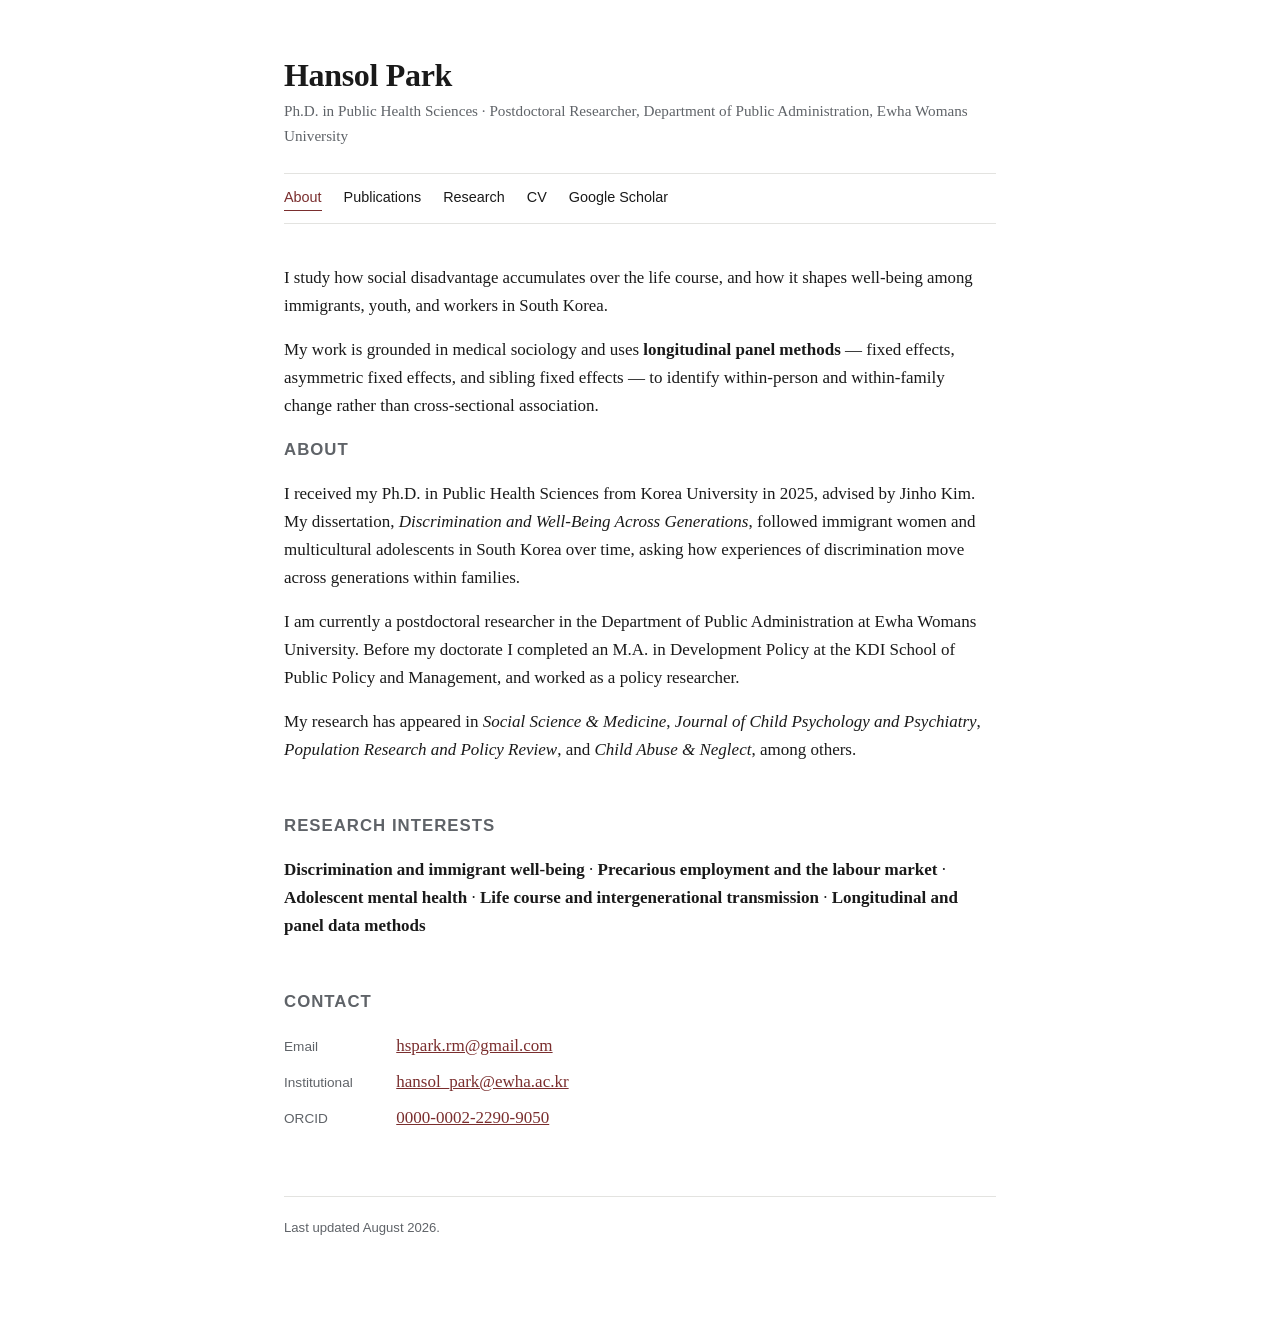
==== index.html @ bf183520 "Initial site: about, research, publications" ====
<!DOCTYPE html>
<html lang="en">
<head>
<meta charset="utf-8">
<meta name="viewport" content="width=device-width, initial-scale=1">
<title>Hansol Park</title>
<meta name="description" content="Hansol Park — researcher in medical sociology and population health, studying discrimination, precarious employment, and well-being across generations in South Korea using longitudinal panel methods.">
<link rel="stylesheet" href="style.css">
</head>
<body>
<div class="wrap">

<header>
  <h1>Hansol Park</h1>
  <p class="affil">Ph.D. in Public Health Sciences &middot; Postdoctoral Researcher, Department of Public Administration, Ewha Womans University</p>
  <nav>
    <a href="index.html" aria-current="page">About</a>
    <a href="publications.html">Publications</a>
    <a href="research.html">Research</a>
    <a href="cv.pdf">CV</a>
    <a href="https://scholar.google.com/citations?user=UfNs3eQAAAAJ">Google Scholar</a>
  </nav>
</header>

<main>

  <p class="lede">I study how social disadvantage accumulates over the life course, and how it shapes well-being among immigrants, youth, and workers in South Korea.</p>

  <p>My work is grounded in medical sociology and uses <strong>longitudinal panel methods</strong> &mdash; fixed effects, asymmetric fixed effects, and sibling fixed effects &mdash; to identify within-person and within-family change rather than cross-sectional association.</p>

  <h2>About</h2>

  <p>I received my Ph.D. in Public Health Sciences from Korea University in 2025, advised by Jinho Kim. My dissertation, <em>Discrimination and Well-Being Across Generations</em>, followed immigrant women and multicultural adolescents in South Korea over time, asking how experiences of discrimination move across generations within families.</p>

  <p>I am currently a postdoctoral researcher in the Department of Public Administration at Ewha Womans University. Before my doctorate I completed an M.A. in Development Policy at the KDI School of Public Policy and Management, and worked as a policy researcher.</p>

  <p>My research has appeared in <em>Social Science &amp; Medicine</em>, <em>Journal of Child Psychology and Psychiatry</em>, <em>Population Research and Policy Review</em>, and <em>Child Abuse &amp; Neglect</em>, among others.</p>

  <h2>Research interests</h2>

  <p><strong>Discrimination and immigrant well-being</strong> &middot; <strong>Precarious employment and the labour market</strong> &middot; <strong>Adolescent mental health</strong> &middot; <strong>Life course and intergenerational transmission</strong> &middot; <strong>Longitudinal and panel data methods</strong></p>

  <h2>Contact</h2>

  <ul class="contact-list">
    <li><span>Email</span> <a href="mailto:hspark.rm@gmail.com">hspark.rm@gmail.com</a></li>
    <li><span>Institutional</span> <a href="mailto:hansol_park@ewha.ac.kr">hansol_park@ewha.ac.kr</a></li>
    <li><span>ORCID</span> <a href="https://orcid.org/0000-0002-2290-9050">0000-0002-2290-9050</a></li>
  </ul>

</main>

<footer>
  Last updated August 2026.
</footer>

</div>
</body>
</html>
---- style.css ----
:root {
  --bg: #ffffff;
  --fg: #1a1a1a;
  --muted: #5f6368;
  --rule: #e3e3e0;
  --accent: #7a2e2e;
  --accent-soft: #f7f2f2;
  --max: 760px;
}

@media (prefers-color-scheme: dark) {
  :root {
    --bg: #14161a;
    --fg: #e8e6e3;
    --muted: #a0a4ab;
    --rule: #2b2f36;
    --accent: #d99b9b;
    --accent-soft: #1e2126;
  }
}

* { box-sizing: border-box; }

html { -webkit-text-size-adjust: 100%; }

body {
  margin: 0;
  background: var(--bg);
  color: var(--fg);
  font-family: "Charter", "Iowan Old Style", Georgia, "Noto Serif KR", serif;
  font-size: 17px;
  line-height: 1.65;
}

.wrap {
  max-width: var(--max);
  margin: 0 auto;
  padding: 0 24px 96px;
}

/* ---------- header ---------- */

header {
  padding: 56px 0 0;
}

h1 {
  font-size: 2rem;
  line-height: 1.2;
  margin: 0 0 4px;
  letter-spacing: -0.01em;
}

.affil {
  color: var(--muted);
  font-size: 0.95rem;
  margin: 0 0 20px;
}

nav {
  border-top: 1px solid var(--rule);
  border-bottom: 1px solid var(--rule);
  padding: 12px 0;
  margin: 24px 0 40px;
  display: flex;
  flex-wrap: wrap;
  gap: 22px;
  font-family: -apple-system, BlinkMacSystemFont, "Segoe UI", "Noto Sans KR", sans-serif;
  font-size: 0.9rem;
}

nav a {
  color: var(--fg);
  text-decoration: none;
  border-bottom: 1px solid transparent;
  padding-bottom: 1px;
}

nav a:hover { border-bottom-color: var(--accent); }
nav a[aria-current="page"] { color: var(--accent); border-bottom-color: var(--accent); }

/* ---------- type ---------- */

h2 {
  font-size: 1.05rem;
  font-family: -apple-system, BlinkMacSystemFont, "Segoe UI", "Noto Sans KR", sans-serif;
  letter-spacing: 0.06em;
  text-transform: uppercase;
  color: var(--muted);
  margin: 48px 0 16px;
  font-weight: 600;
}

h2:first-of-type { margin-top: 0; }

h3 {
  font-size: 1.05rem;
  margin: 28px 0 8px;
  font-weight: 600;
}

p { margin: 0 0 16px; }

a { color: var(--accent); }

.lede { font-size: 1.05rem; }

/* ---------- portrait ---------- */

.intro {
  display: flex;
  gap: 28px;
  align-items: flex-start;
}

.intro img {
  width: 150px;
  height: 150px;
  object-fit: cover;
  border-radius: 3px;
  flex-shrink: 0;
  background: var(--accent-soft);
}

@media (max-width: 560px) {
  .intro { flex-direction: column; gap: 20px; }
  .intro img { width: 130px; height: 130px; }
  body { font-size: 16px; }
  h1 { font-size: 1.6rem; }
}

/* ---------- publications ---------- */

.year {
  font-family: -apple-system, BlinkMacSystemFont, "Segoe UI", sans-serif;
  font-size: 0.8rem;
  letter-spacing: 0.08em;
  color: var(--muted);
  margin: 36px 0 12px;
  font-weight: 600;
}

ol.pubs { list-style: none; padding: 0; margin: 0; counter-reset: none; }

ol.pubs li {
  margin: 0 0 22px;
  padding-left: 0;
}

.pub-title { font-weight: 600; }
.venue { font-style: italic; }
.me { font-weight: 700; }

.tag {
  display: inline-block;
  font-family: -apple-system, BlinkMacSystemFont, sans-serif;
  font-size: 0.72rem;
  letter-spacing: 0.04em;
  color: var(--muted);
  border: 1px solid var(--rule);
  border-radius: 2px;
  padding: 1px 6px;
  margin-left: 6px;
  vertical-align: 1px;
  white-space: nowrap;
}

.doi {
  font-family: -apple-system, BlinkMacSystemFont, sans-serif;
  font-size: 0.82rem;
}

/* ---------- misc ---------- */

.contact-list { list-style: none; padding: 0; margin: 0; }
.contact-list li { margin-bottom: 8px; }
.contact-list span {
  display: inline-block;
  min-width: 108px;
  color: var(--muted);
  font-family: -apple-system, BlinkMacSystemFont, sans-serif;
  font-size: 0.85rem;
}

.note {
  font-size: 0.88rem;
  color: var(--muted);
  border-left: 2px solid var(--rule);
  padding-left: 14px;
  margin: 24px 0;
}

footer {
  border-top: 1px solid var(--rule);
  margin-top: 64px;
  padding-top: 20px;
  font-size: 0.82rem;
  color: var(--muted);
  font-family: -apple-system, BlinkMacSystemFont, sans-serif;
}
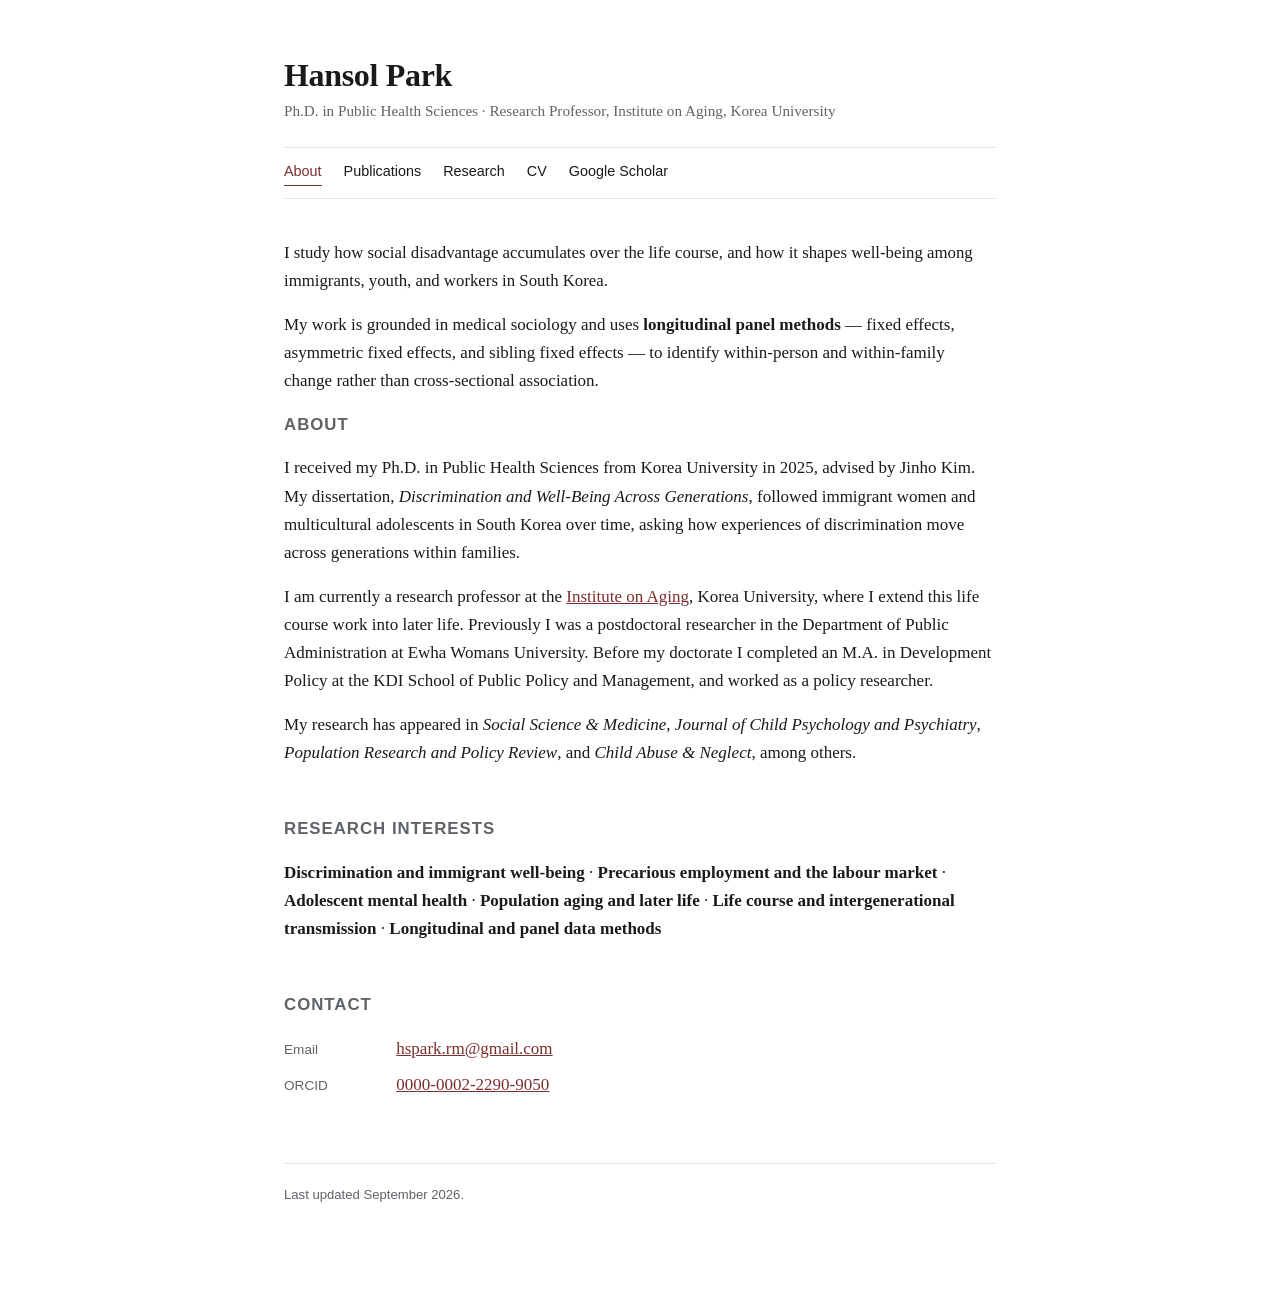
==== commit 91a7b1dd: "Update affiliation: Research Professor, Institute on Aging, Korea University Co-Authored-By: Claude " ====
--- a/index.html
+++ b/index.html
@@ -12,7 +12,7 @@
 
 <header>
   <h1>Hansol Park</h1>
-  <p class="affil">Ph.D. in Public Health Sciences &middot; Postdoctoral Researcher, Department of Public Administration, Ewha Womans University</p>
+  <p class="affil">Ph.D. in Public Health Sciences &middot; Research Professor, Institute on Aging, Korea University</p>
   <nav>
     <a href="index.html" aria-current="page">About</a>
     <a href="publications.html">Publications</a>
@@ -32,26 +32,25 @@
 
   <p>I received my Ph.D. in Public Health Sciences from Korea University in 2025, advised by Jinho Kim. My dissertation, <em>Discrimination and Well-Being Across Generations</em>, followed immigrant women and multicultural adolescents in South Korea over time, asking how experiences of discrimination move across generations within families.</p>
 
-  <p>I am currently a postdoctoral researcher in the Department of Public Administration at Ewha Womans University. Before my doctorate I completed an M.A. in Development Policy at the KDI School of Public Policy and Management, and worked as a policy researcher.</p>
+  <p>I am currently a research professor at the <a href="https://kuia.korea.ac.kr">Institute on Aging</a>, Korea University, where I extend this life course work into later life. Previously I was a postdoctoral researcher in the Department of Public Administration at Ewha Womans University. Before my doctorate I completed an M.A. in Development Policy at the KDI School of Public Policy and Management, and worked as a policy researcher.</p>
 
   <p>My research has appeared in <em>Social Science &amp; Medicine</em>, <em>Journal of Child Psychology and Psychiatry</em>, <em>Population Research and Policy Review</em>, and <em>Child Abuse &amp; Neglect</em>, among others.</p>
 
   <h2>Research interests</h2>
 
-  <p><strong>Discrimination and immigrant well-being</strong> &middot; <strong>Precarious employment and the labour market</strong> &middot; <strong>Adolescent mental health</strong> &middot; <strong>Life course and intergenerational transmission</strong> &middot; <strong>Longitudinal and panel data methods</strong></p>
+  <p><strong>Discrimination and immigrant well-being</strong> &middot; <strong>Precarious employment and the labour market</strong> &middot; <strong>Adolescent mental health</strong> &middot; <strong>Population aging and later life</strong> &middot; <strong>Life course and intergenerational transmission</strong> &middot; <strong>Longitudinal and panel data methods</strong></p>
 
   <h2>Contact</h2>
 
   <ul class="contact-list">
     <li><span>Email</span> <a href="mailto:hspark.rm@gmail.com">hspark.rm@gmail.com</a></li>
-    <li><span>Institutional</span> <a href="mailto:hansol_park@ewha.ac.kr">hansol_park@ewha.ac.kr</a></li>
     <li><span>ORCID</span> <a href="https://orcid.org/0000-0002-2290-9050">0000-0002-2290-9050</a></li>
   </ul>
 
 </main>
 
 <footer>
-  Last updated August 2026.
+  Last updated September 2026.
 </footer>
 
 </div>
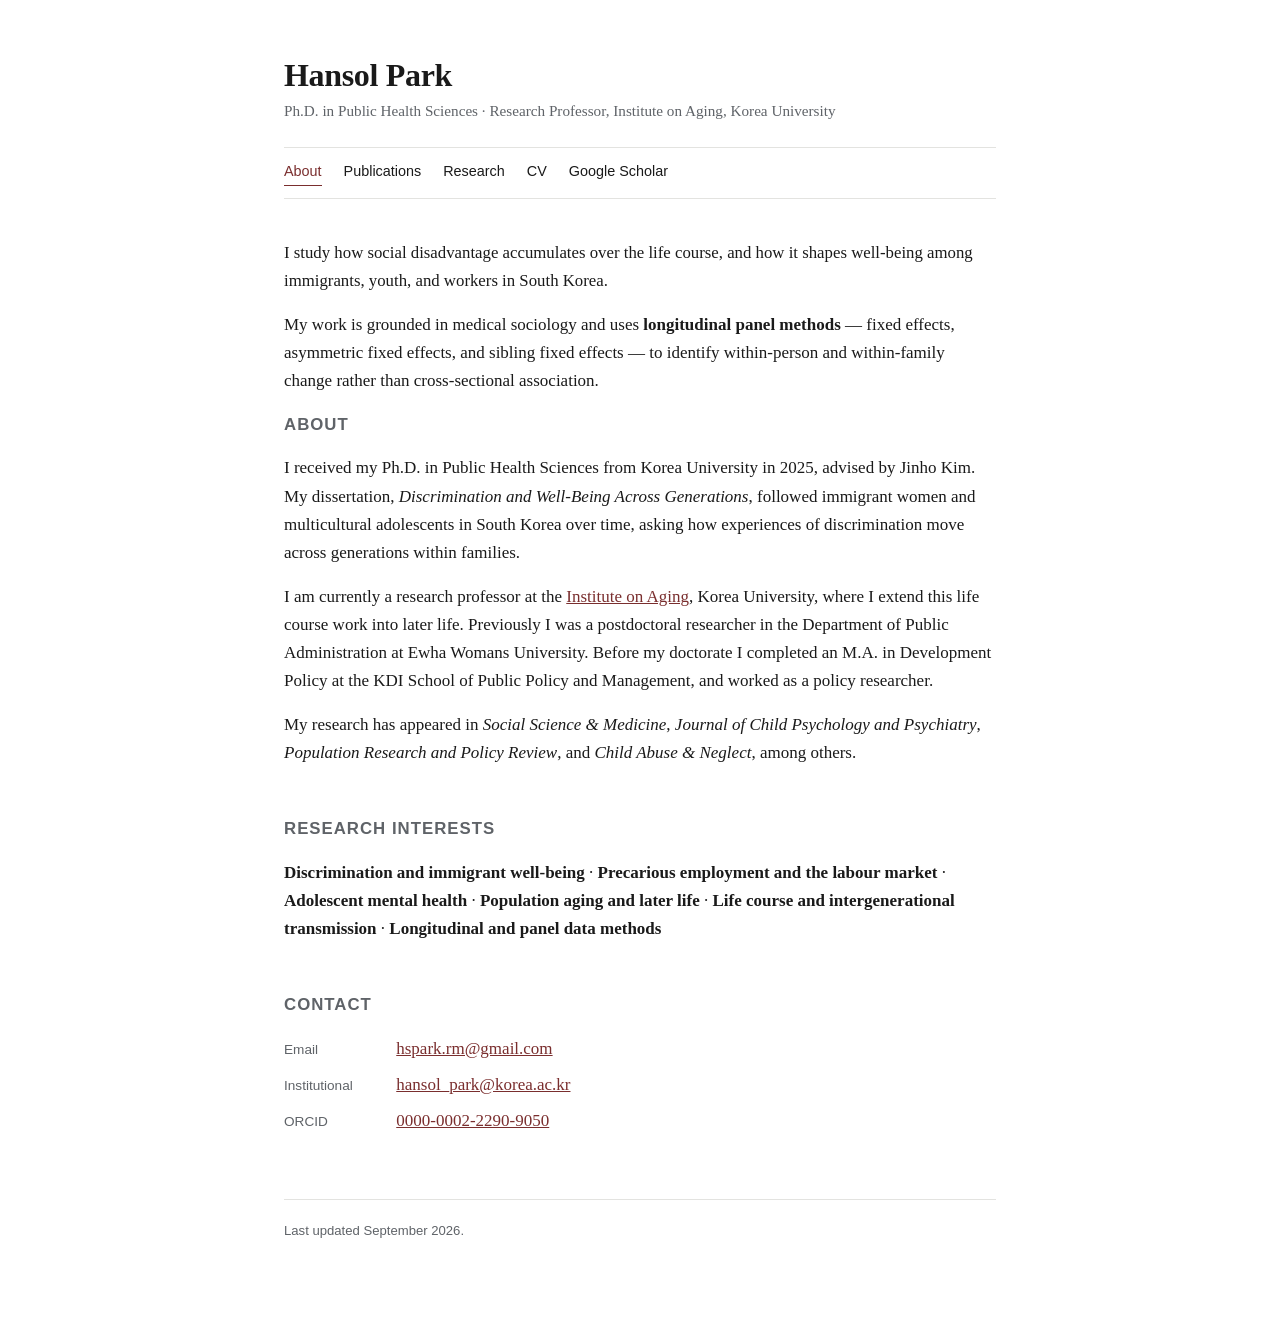
==== commit 1cc42978: "Update publication status and add Korea University email - Move two accepted JREHD papers into 2026 " ====
--- a/index.html
+++ b/index.html
@@ -44,6 +44,7 @@
 
   <ul class="contact-list">
     <li><span>Email</span> <a href="mailto:hspark.rm@gmail.com">hspark.rm@gmail.com</a></li>
+    <li><span>Institutional</span> <a href="mailto:hansol_park@korea.ac.kr">hansol_park@korea.ac.kr</a></li>
     <li><span>ORCID</span> <a href="https://orcid.org/0000-0002-2290-9050">0000-0002-2290-9050</a></li>
   </ul>
 
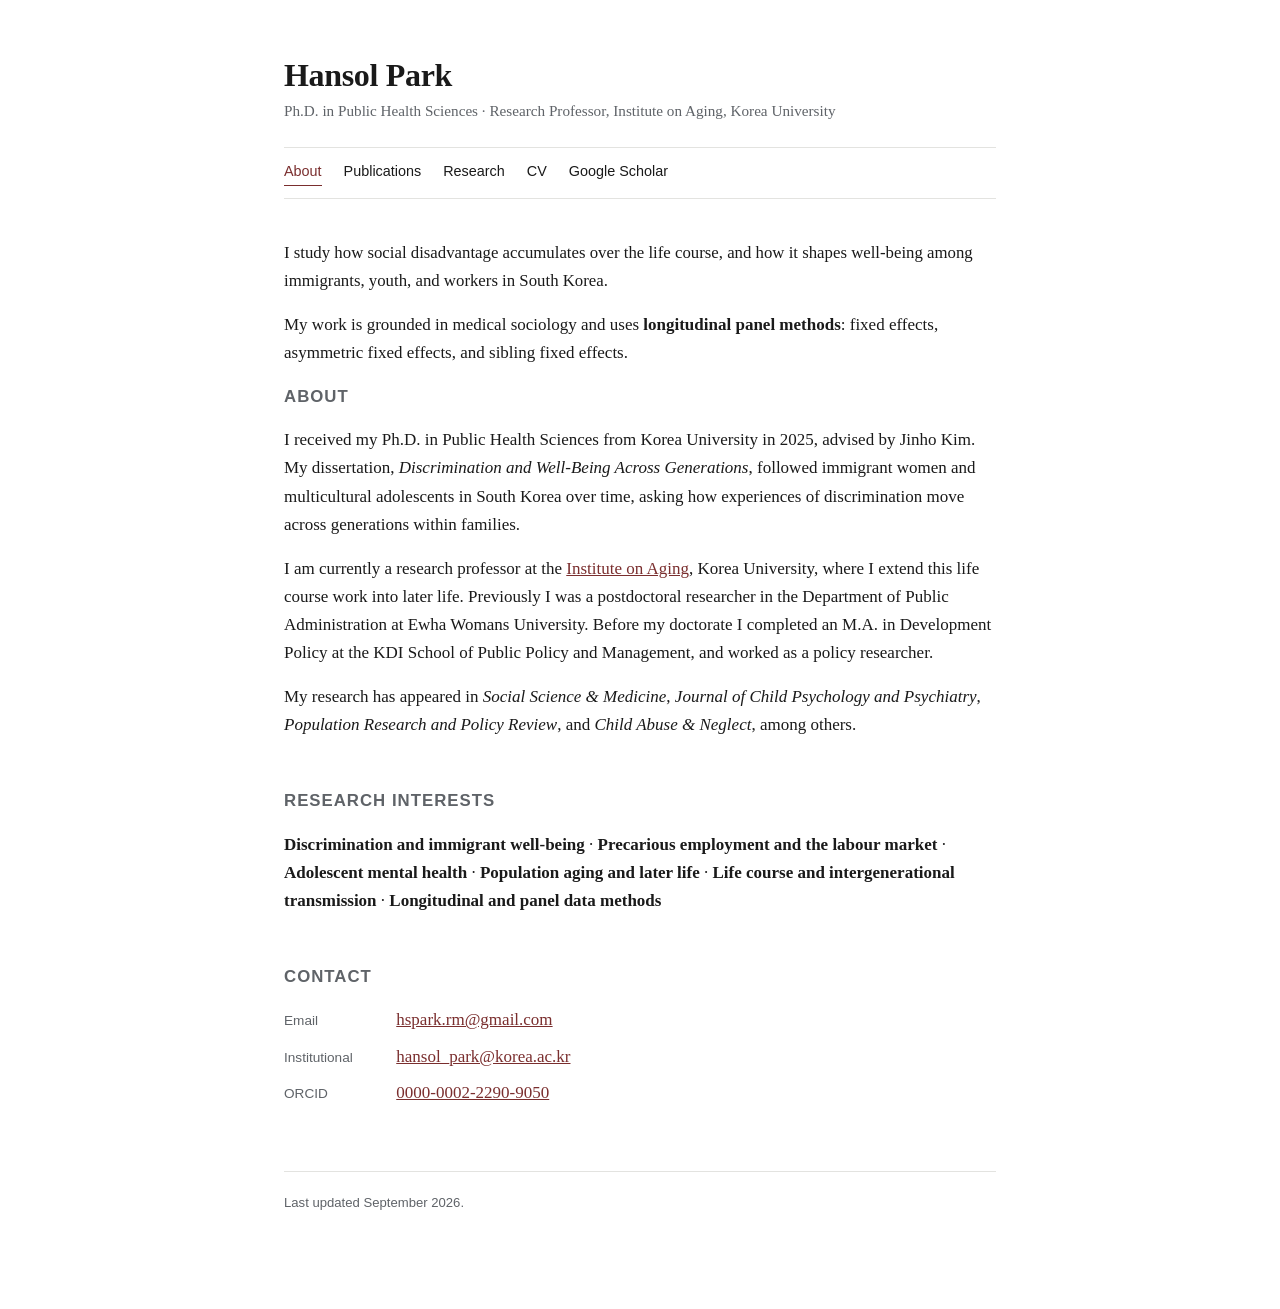
==== commit c1adfd30: "Drop within-person/within-family identification clause from About Co-Authored-By: Claude Opus 5 <nor" ====
--- a/index.html
+++ b/index.html
@@ -26,7 +26,7 @@
 
   <p class="lede">I study how social disadvantage accumulates over the life course, and how it shapes well-being among immigrants, youth, and workers in South Korea.</p>
 
-  <p>My work is grounded in medical sociology and uses <strong>longitudinal panel methods</strong> &mdash; fixed effects, asymmetric fixed effects, and sibling fixed effects &mdash; to identify within-person and within-family change rather than cross-sectional association.</p>
+  <p>My work is grounded in medical sociology and uses <strong>longitudinal panel methods</strong>: fixed effects, asymmetric fixed effects, and sibling fixed effects.</p>
 
   <h2>About</h2>
 
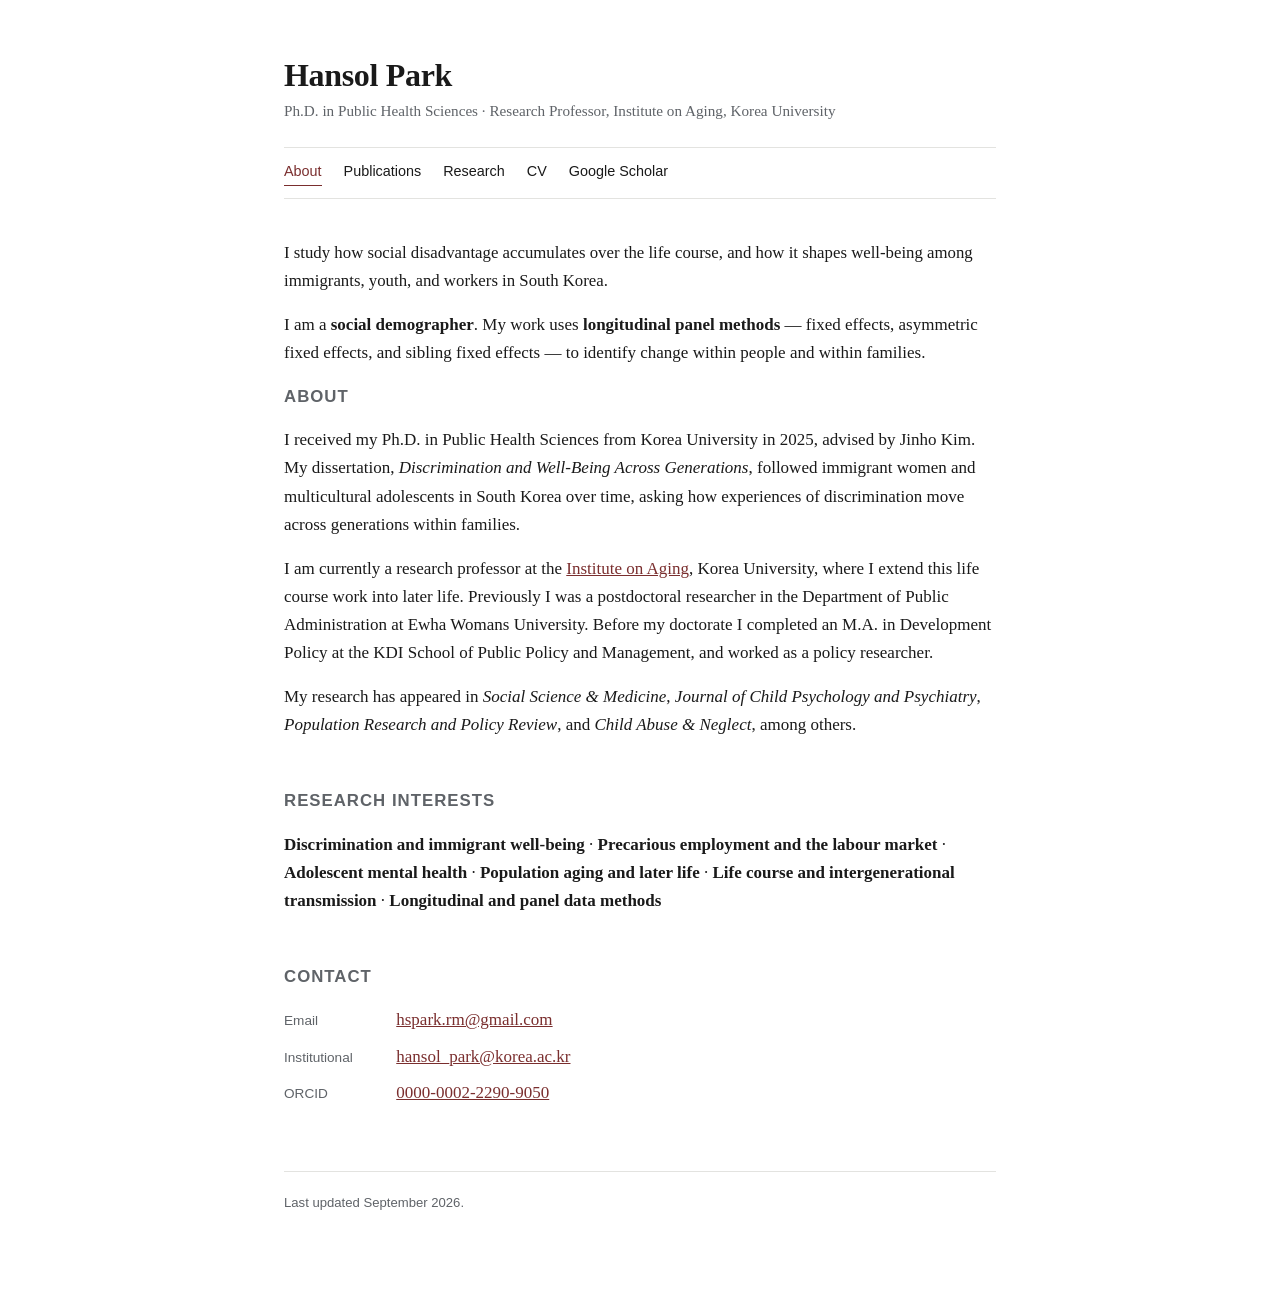
==== commit 7735968a: "Relabel identity: medical sociology -> social demographer" ====
--- a/index.html
+++ b/index.html
@@ -4,7 +4,7 @@
 <meta charset="utf-8">
 <meta name="viewport" content="width=device-width, initial-scale=1">
 <title>Hansol Park</title>
-<meta name="description" content="Hansol Park — researcher in medical sociology and population health, studying discrimination, precarious employment, and well-being across generations in South Korea using longitudinal panel methods.">
+<meta name="description" content="Hansol Park — social demographer studying how disadvantage accumulates over the life course and transmits across generations in South Korea, using longitudinal panel data.">
 <link rel="stylesheet" href="style.css">
 </head>
 <body>
@@ -26,7 +26,7 @@
 
   <p class="lede">I study how social disadvantage accumulates over the life course, and how it shapes well-being among immigrants, youth, and workers in South Korea.</p>
 
-  <p>My work is grounded in medical sociology and uses <strong>longitudinal panel methods</strong>: fixed effects, asymmetric fixed effects, and sibling fixed effects.</p>
+  <p>I am a <strong>social demographer</strong>. My work uses <strong>longitudinal panel methods</strong> &mdash; fixed effects, asymmetric fixed effects, and sibling fixed effects &mdash; to identify change within people and within families.</p>
 
   <h2>About</h2>
 
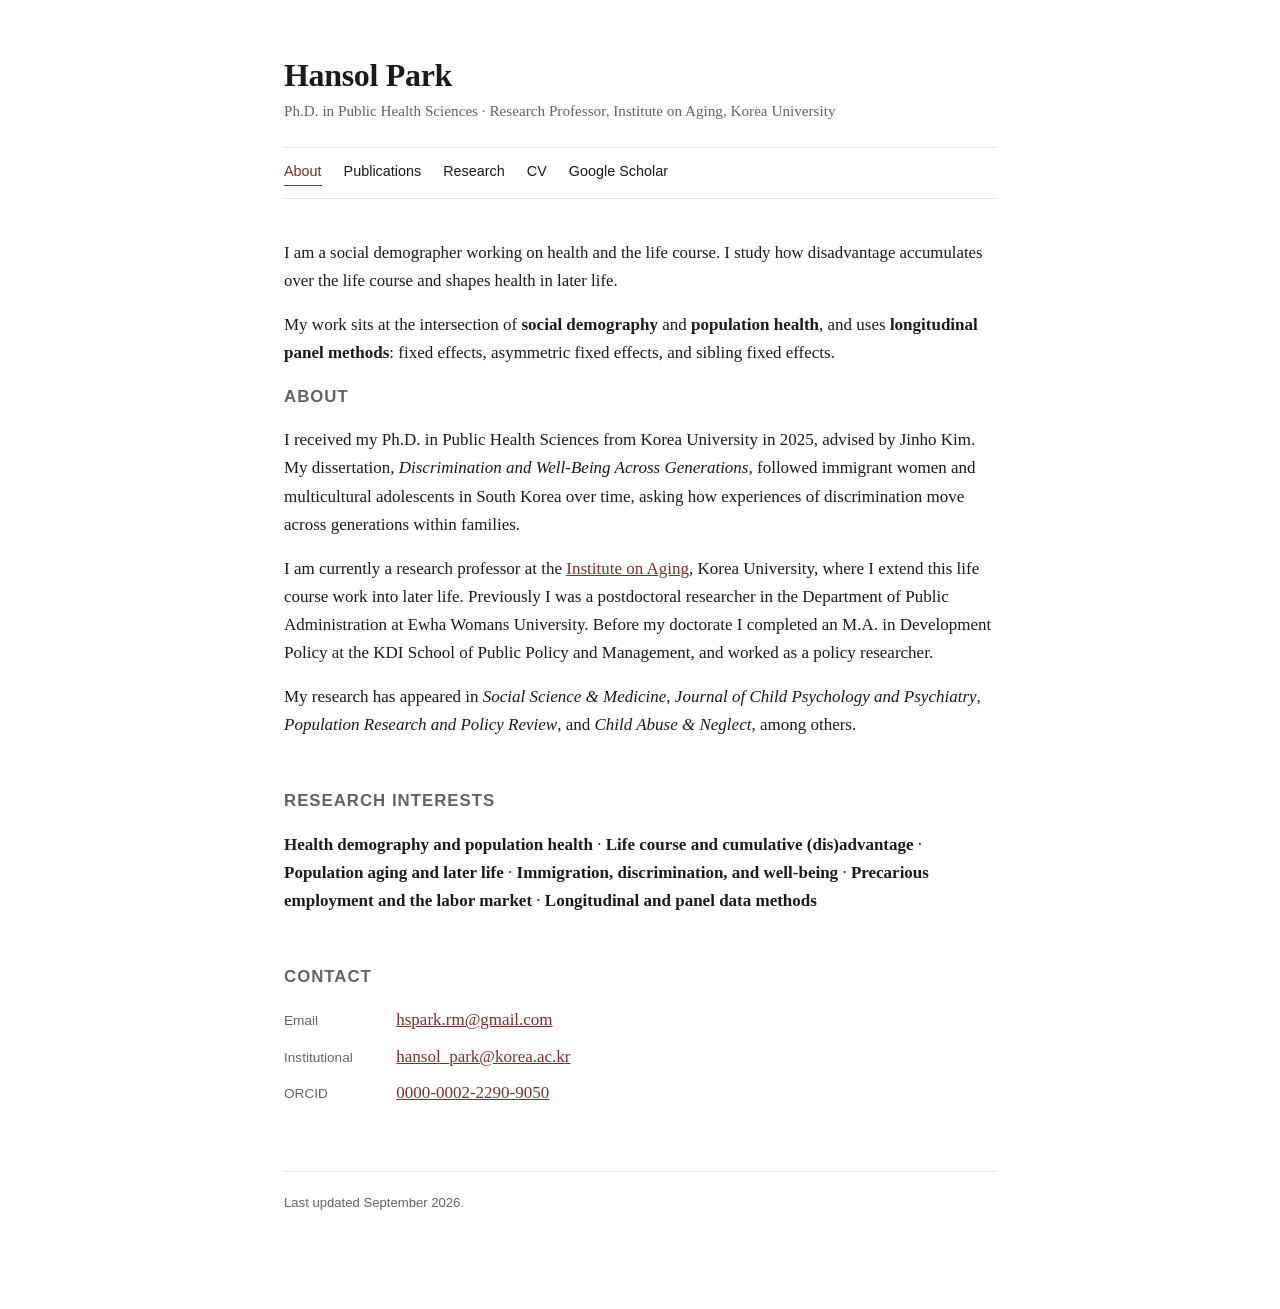
==== commit 99a4ebec: "Frame identity as social demographer; drop Research lede Co-Authored-By: Claude Opus 5 <noreply@anth" ====
--- a/index.html
+++ b/index.html
@@ -24,9 +24,9 @@
 
 <main>
 
-  <p class="lede">I study how social disadvantage accumulates over the life course, and how it shapes well-being among immigrants, youth, and workers in South Korea.</p>
+  <p class="lede">I am a social demographer working on health and the life course. I study how disadvantage accumulates over the life course and shapes health in later life.</p>
 
-  <p>I am a <strong>social demographer</strong>. My work uses <strong>longitudinal panel methods</strong> &mdash; fixed effects, asymmetric fixed effects, and sibling fixed effects &mdash; to identify change within people and within families.</p>
+  <p>My work sits at the intersection of <strong>social demography</strong> and <strong>population health</strong>, and uses <strong>longitudinal panel methods</strong>: fixed effects, asymmetric fixed effects, and sibling fixed effects.</p>
 
   <h2>About</h2>
 
@@ -38,7 +38,7 @@
 
   <h2>Research interests</h2>
 
-  <p><strong>Discrimination and immigrant well-being</strong> &middot; <strong>Precarious employment and the labour market</strong> &middot; <strong>Adolescent mental health</strong> &middot; <strong>Population aging and later life</strong> &middot; <strong>Life course and intergenerational transmission</strong> &middot; <strong>Longitudinal and panel data methods</strong></p>
+  <p><strong>Health demography and population health</strong> &middot; <strong>Life course and cumulative (dis)advantage</strong> &middot; <strong>Population aging and later life</strong> &middot; <strong>Immigration, discrimination, and well-being</strong> &middot; <strong>Precarious employment and the labor market</strong> &middot; <strong>Longitudinal and panel data methods</strong></p>
 
   <h2>Contact</h2>
 
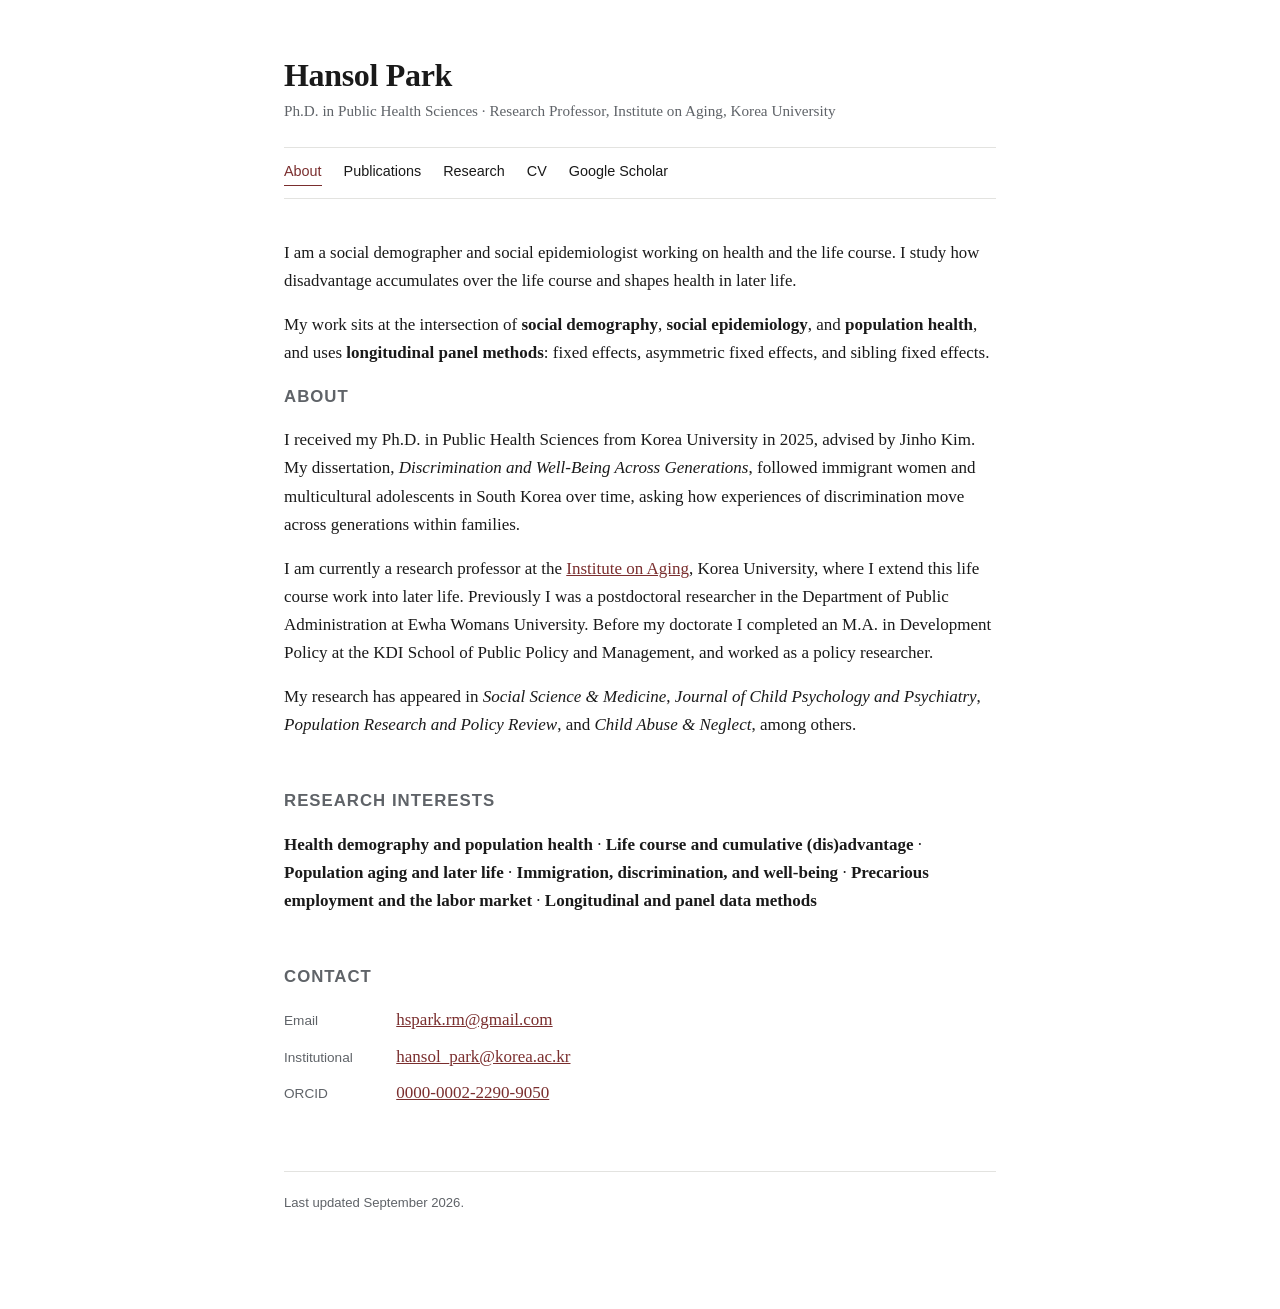
==== commit b3090d2d: "Add social epidemiology to homepage self-description Co-Authored-By: Claude Opus 5.5 <noreply@anthro" ====
--- a/index.html
+++ b/index.html
@@ -4,7 +4,7 @@
 <meta charset="utf-8">
 <meta name="viewport" content="width=device-width, initial-scale=1">
 <title>Hansol Park</title>
-<meta name="description" content="Hansol Park — social demographer studying how disadvantage accumulates over the life course and transmits across generations in South Korea, using longitudinal panel data.">
+<meta name="description" content="Hansol Park — social demographer and social epidemiologist studying how disadvantage accumulates over the life course and transmits across generations in South Korea, using longitudinal panel data.">
 <link rel="stylesheet" href="style.css">
 </head>
 <body>
@@ -24,9 +24,9 @@
 
 <main>
 
-  <p class="lede">I am a social demographer working on health and the life course. I study how disadvantage accumulates over the life course and shapes health in later life.</p>
+  <p class="lede">I am a social demographer and social epidemiologist working on health and the life course. I study how disadvantage accumulates over the life course and shapes health in later life.</p>
 
-  <p>My work sits at the intersection of <strong>social demography</strong> and <strong>population health</strong>, and uses <strong>longitudinal panel methods</strong>: fixed effects, asymmetric fixed effects, and sibling fixed effects.</p>
+  <p>My work sits at the intersection of <strong>social demography</strong>, <strong>social epidemiology</strong>, and <strong>population health</strong>, and uses <strong>longitudinal panel methods</strong>: fixed effects, asymmetric fixed effects, and sibling fixed effects.</p>
 
   <h2>About</h2>
 
